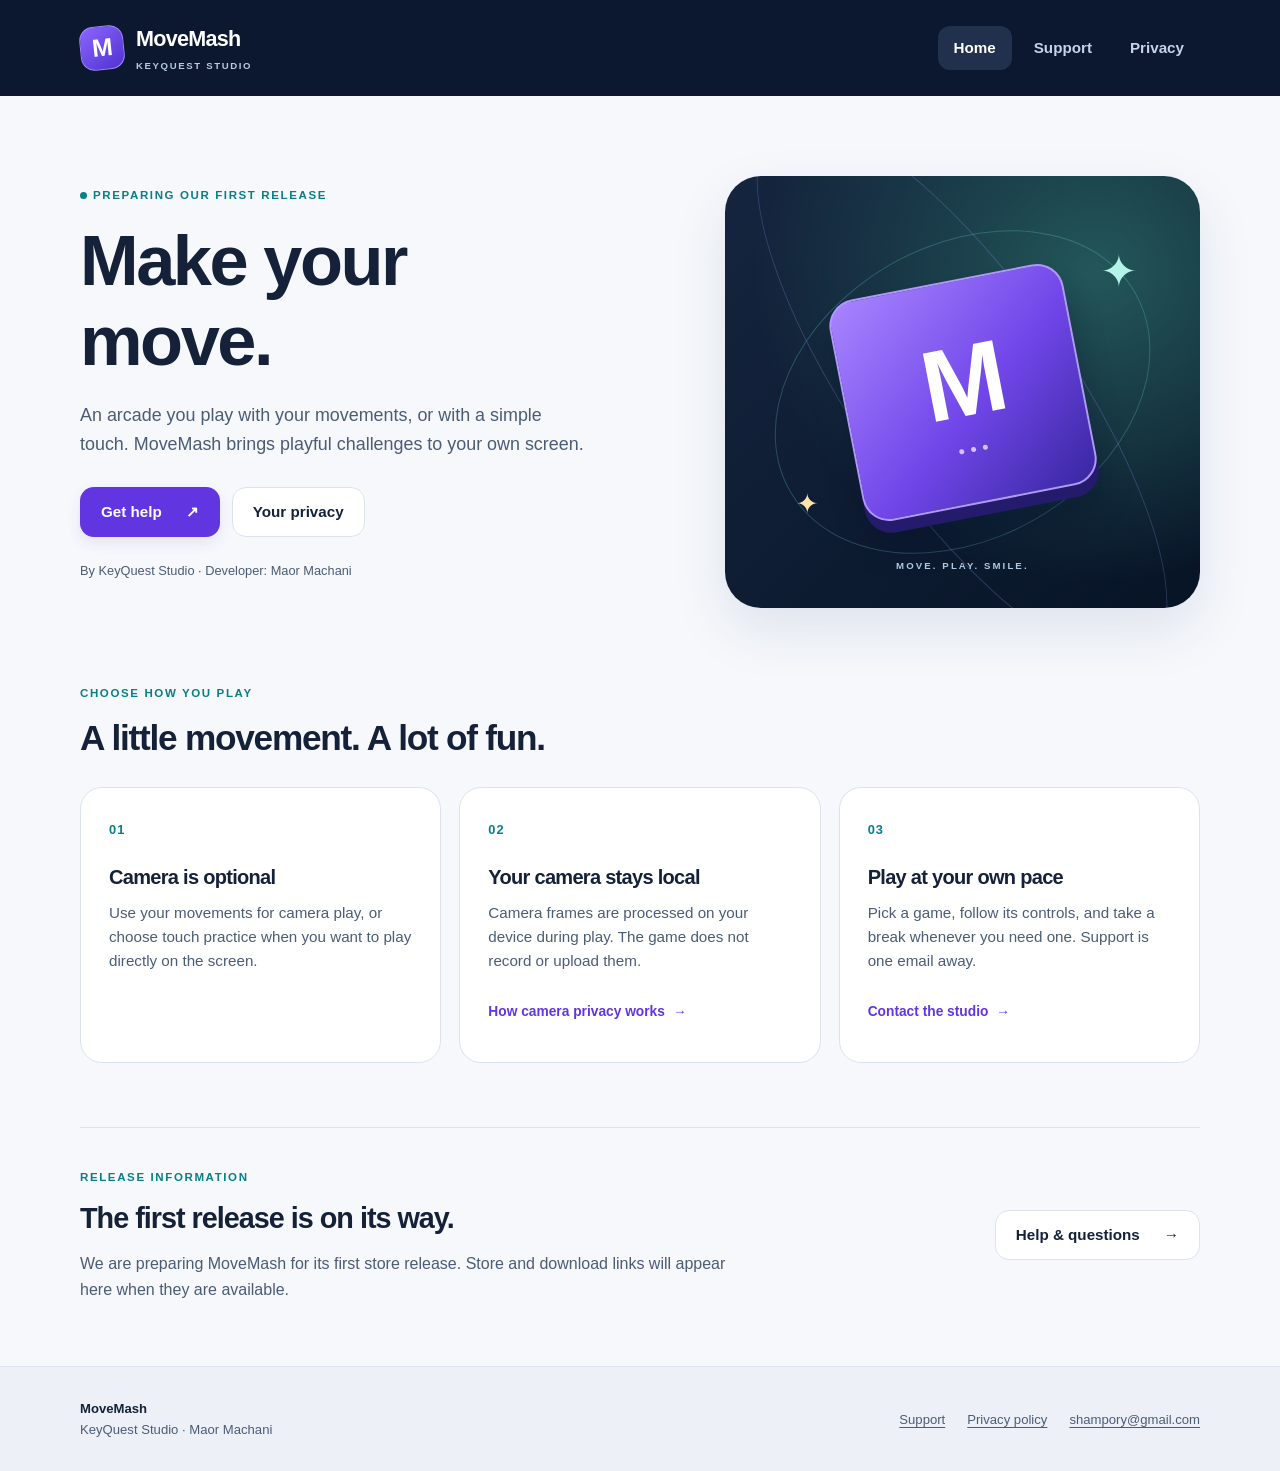
==== movemash/index.html @ 1838ae71 "Add MoveMash support and privacy pages" ====
<!doctype html>
<html lang="en">
<head>
  <meta charset="utf-8">
  <meta name="viewport" content="width=device-width, initial-scale=1">
  <meta http-equiv="Content-Security-Policy" content="default-src 'none'; style-src 'self'; img-src 'self'; base-uri 'none'; form-action 'none'; object-src 'none'">
  <meta name="referrer" content="no-referrer">
  <meta name="description" content="MoveMash, the camera and touch motion arcade from KeyQuest Studio. Get help, learn about camera controls, and read our privacy policy.">
  <title>MoveMash · KeyQuest Studio</title>
  <link rel="stylesheet" href="styles.css">
</head>
<body>
  <a class="skip-link" href="#main">Skip to content</a>
  <header class="site-header">
    <div class="shell header-inner">
      <a class="brand" href="index.html" aria-label="MoveMash home"><span class="brand-mark" aria-hidden="true">M</span><span>MoveMash<small>KEYQUEST STUDIO</small></span></a>
      <nav aria-label="Main navigation"><a href="index.html" aria-current="page">Home</a><a href="support.html">Support</a><a href="privacy.html">Privacy</a></nav>
    </div>
  </header>
  <main id="main">
    <section class="hero shell" aria-labelledby="hero-title">
      <div class="hero-copy">
        <p class="eyebrow"><span class="status-dot" aria-hidden="true"></span>Preparing our first release</p>
        <h1 id="hero-title">Make your move.</h1>
        <p class="hero-lead">An arcade you play with your movements, or with a simple touch. MoveMash brings playful challenges to your own screen.</p>
        <div class="actions"><a class="button primary" href="support.html">Get help <span aria-hidden="true">↗</span></a><a class="button secondary" href="privacy.html">Your privacy</a></div>
        <p class="hero-note">By KeyQuest Studio · Developer: Maor Machani</p>
      </div>
      <div class="hero-art" aria-hidden="true"><div class="orbit orbit-one"></div><div class="orbit orbit-two"></div><span class="art-star star-one">✦</span><span class="art-star star-two">✦</span><div class="art-tile"><span>M</span><div class="tile-dots"><i></i><i></i><i></i></div></div><span class="art-label">MOVE. PLAY. SMILE.</span></div>
    </section>
    <section class="shell feature-section" aria-labelledby="play-heading">
      <div class="section-heading"><p class="eyebrow">Choose how you play</p><h2 id="play-heading">A little movement. A lot of fun.</h2></div>
      <div class="card-grid">
        <article class="info-card"><span class="card-number" aria-hidden="true">01</span><h3>Camera is optional</h3><p>Use your movements for camera play, or choose touch practice when you want to play directly on the screen.</p></article>
        <article class="info-card"><span class="card-number" aria-hidden="true">02</span><h3>Your camera stays local</h3><p>Camera frames are processed on your device during play. The game does not record or upload them.</p><a class="text-link" href="privacy.html#camera">How camera privacy works <span aria-hidden="true">→</span></a></article>
        <article class="info-card"><span class="card-number" aria-hidden="true">03</span><h3>Play at your own pace</h3><p>Pick a game, follow its controls, and take a break whenever you need one. Support is one email away.</p><a class="text-link" href="support.html#contact">Contact the studio <span aria-hidden="true">→</span></a></article>
      </div>
    </section>
    <section class="shell release-section" aria-labelledby="release-heading"><div><p class="eyebrow">Release information</p><h2 id="release-heading">The first release is on its way.</h2><p>We are preparing MoveMash for its first store release. Store and download links will appear here when they are available.</p></div><a class="button secondary" href="support.html">Help &amp; questions <span aria-hidden="true">→</span></a></section>
  </main>
  <footer class="site-footer"><div class="shell footer-inner"><p><strong>MoveMash</strong><br>KeyQuest Studio · Maor Machani</p><div><a href="support.html">Support</a><a href="privacy.html">Privacy policy</a><a href="mailto:shampory@gmail.com">shampory@gmail.com</a></div></div></footer>
</body>
</html>
---- movemash/styles.css ----
:root { color-scheme: light; --ink: #142138; --muted: #4b5c75; --paper: #f6f8fc; --line: #dce3ee; --purple: #6135df; --teal: #087f86; }
* { box-sizing: border-box; }
html { scroll-padding-top: 1.5rem; }
body { margin: 0; color: var(--ink); background: var(--paper); font-family: -apple-system, BlinkMacSystemFont, "Segoe UI", sans-serif; line-height: 1.6; }
a { color: var(--purple); text-underline-offset: .2em; }
a:hover { text-decoration-thickness: 2px; }
a:focus-visible, summary:focus-visible { outline: 3px solid #198c98; outline-offset: 5px; border-radius: 3px; }
h1, h2, h3, p { margin-top: 0; }
h1, h2, h3 { line-height: 1.14; letter-spacing: -.035em; }
h1 { font-size: clamp(2.35rem, 5.5vw, 4.6rem); margin-bottom: 1.25rem; max-width: 13ch; }
h2 { font-size: clamp(1.55rem, 3vw, 2.2rem); margin-bottom: 1rem; }
h3 { font-size: 1.25rem; margin-bottom: .75rem; }
p { margin-bottom: 1rem; }
strong { font-weight: 700; }
.shell { width: min(1120px, calc(100% - 48px)); margin-inline: auto; }
.skip-link { position: absolute; z-index: 10; top: .5rem; left: 1rem; padding: .75rem 1rem; background: white; color: var(--ink); transform: translateY(-180%); }
.skip-link:focus { transform: translateY(0); }
.site-header { background: #0b1830; color: white; }
.header-inner { display: flex; justify-content: space-between; align-items: center; gap: 24px; min-height: 96px; padding-block: 16px; }
.brand { display: inline-flex; gap: 12px; align-items: center; min-height: 48px; text-decoration: none; color: white; font-weight: 800; font-size: 1.35rem; letter-spacing: -.035em; }
.brand small { display: block; font-size: .6rem; letter-spacing: .17em; color: #b8c9e3; line-height: 1.8; }
.brand-mark { display: grid; place-items: center; width: 44px; height: 44px; background: linear-gradient(145deg, #8c64ff, #5033d0); border: 1px solid #a08aff; border-radius: 14px; font-size: 1.55rem; font-weight: 900; transform: rotate(-6deg); }
.site-header nav { display: flex; flex-wrap: wrap; align-items: center; gap: 6px; }
.site-header nav a { color: #c7d3e7; text-decoration: none; display: inline-flex; align-items: center; justify-content: center; padding: 10px 16px; min-height: 44px; border-radius: 12px; font-size: .95rem; font-weight: 600; }
.site-header nav a:hover, .site-header nav a[aria-current="page"] { color: white; background: #20304d; }
.site-header a:focus-visible { outline-color: #8ce3e4; }
.hero { display: grid; grid-template-columns: 1.1fr .9fr; align-items: center; gap: 64px; padding-block: 80px 76px; }
.eyebrow { font-size: .72rem; font-weight: 800; letter-spacing: .14em; text-transform: uppercase; color: var(--teal); margin-bottom: 1rem; }
.status-dot { width: 7px; height: 7px; background: var(--teal); display: inline-block; margin-right: 6px; border-radius: 100%; }
.hero-lead, .page-lead { font-size: 1.12rem; color: var(--muted); max-width: 51ch; }
.actions { display: flex; flex-wrap: wrap; gap: 12px; margin-top: 28px; }
.button { min-height: 48px; display: inline-flex; justify-content: center; align-items: center; gap: 24px; padding: 12px 20px; border-radius: 14px; text-decoration: none; font-size: .95rem; font-weight: 700; border: 1px solid transparent; }
.button.primary { background: var(--purple); color: white; box-shadow: 0 6px 14px #6135df1a; }
.button.primary:hover { background: #4825b9; }
.button.secondary { background: white; color: var(--ink); border-color: var(--line); }
.button.secondary:hover { border-color: #7e8eab; }
.hero-note { margin-top: 24px; font-size: .8rem; color: var(--muted); }
.hero-art { isolation: isolate; position: relative; aspect-ratio: 1.1; border-radius: 36px; overflow: hidden; background: radial-gradient(ellipse at 78% 22%, #23575a, transparent 65%), linear-gradient(135deg, #15253f, #071426); box-shadow: 0 22px 56px #1834541a; }
.orbit { position: absolute; border: 1px solid #74dfe33d; border-radius: 50%; inset: 16% 8%; transform: rotate(-30deg); }
.orbit-two { inset: 25% -18%; transform: rotate(55deg); border-color: #a899ff3d; }
.art-tile { position: absolute; inset: 24% 25%; border-radius: 27px; display: grid; align-content: center; justify-items: center; background: linear-gradient(140deg, #a885ff, #7146e9 55%, #3827a0); border: 2px solid #af97fb; box-shadow: 0 12px 0 #251b6c, 0 28px 30px #020e294d; transform: rotate(-11deg); }
.art-tile > span { line-height: 1; font-size: clamp(4rem, 8vw, 6.3rem); color: #fff; font-weight: 900; letter-spacing: -.07em; }
.tile-dots { display: flex; gap: 7px; margin-top: 16px; }
.tile-dots i { width: 5px; height: 5px; border-radius: 50%; background: #d3c2ff; }
.art-star { color: #b4f3e7; position: absolute; font-size: 2.8rem; }
.star-one { top: 14%; right: 13%; }
.star-two { left: 15%; bottom: 19%; color: #fee3ab; font-size: 1.7rem; }
.art-label { position: absolute; bottom: 8%; left: 0; right: 0; text-align: center; font-size: .6rem; letter-spacing: .22em; color: #afc9e2; font-weight: 700; }
.feature-section { padding-block: 0 64px; }
.section-heading { max-width: 600px; margin-bottom: 28px; }
.card-grid { display: grid; grid-template-columns: repeat(3, minmax(0, 1fr)); gap: 18px; }
.info-card { padding: 28px; background: white; border: 1px solid var(--line); border-radius: 22px; }
.info-card p { color: var(--muted); font-size: .95rem; }
.card-number { display: inline-block; color: var(--teal); font-size: .8rem; font-weight: 800; letter-spacing: .08em; margin-bottom: 26px; }
.text-link { display: inline-flex; align-items: center; gap: 8px; min-height: 44px; font-size: .86rem; font-weight: 700; text-decoration: none; }
.release-section { display: flex; align-items: center; justify-content: space-between; gap: 36px; border-top: 1px solid var(--line); padding-block: 40px 64px; }
.release-section > div { max-width: 660px; }
.release-section h2 { font-size: 1.8rem; }
.release-section p:last-child { color: var(--muted); margin-bottom: 0; }
.release-section > a { flex-shrink: 0; }
.site-footer { border-top: 1px solid var(--line); background: #edf1f7; }
.footer-inner { display: flex; gap: 28px; justify-content: space-between; align-items: center; padding-block: 30px; color: var(--muted); font-size: .82rem; }
.footer-inner p { margin-bottom: 0; }
.footer-inner strong { color: var(--ink); }
.footer-inner > div { display: flex; flex-wrap: wrap; gap: 8px 22px; }
.footer-inner a { display: inline-flex; align-items: center; min-height: 44px; color: var(--muted); }
.document-main { padding-block: 62px 76px; }
.page-heading { max-width: 760px; margin-bottom: 48px; }
.page-heading h1 { font-size: clamp(2.35rem, 4.5vw, 3.9rem); max-width: 19ch; }
.release-note { color: var(--muted); font-size: .83rem; margin-top: 20px; }
.support-layout { display: grid; grid-template-columns: minmax(0, 1fr) 310px; gap: 60px; align-items: start; }
.help-content { min-width: 0; }
.document-section { scroll-margin-top: 28px; margin-bottom: 32px; }
.document-section h2 { font-size: 1.45rem; letter-spacing: -.025em; }
.document-section p, .document-section li { color: var(--muted); }
.document-section p:last-child { margin-bottom: 0; }
.document-section ul { padding-left: 1.35rem; }
.document-section li { margin-bottom: .8rem; }
.steps { counter-reset: steps; padding-left: 0; list-style: none; }
.steps li { position: relative; min-height: 36px; padding-left: 52px; margin-bottom: 20px; }
.steps li::before { counter-increment: steps; content: counter(steps); position: absolute; left: 0; top: 0; display: grid; place-items: center; width: 32px; height: 32px; border-radius: 10px; background: #e7e3fb; color: #4d2ea5; font-size: .85rem; font-weight: 800; }
.steps strong { color: var(--ink); }
.faq-list { border-top: 1px solid var(--line); }
.faq-list details { border-bottom: 1px solid var(--line); padding-block: 16px; }
.faq-list summary { color: var(--ink); font-weight: 650; cursor: pointer; min-height: 44px; padding: 9px 6px 9px 0; }
.faq-list summary::marker { color: var(--purple); }
.faq-list details p { font-size: .95rem; margin-top: 8px; margin-bottom: 8px; }
.contact-card { padding: 28px; background: white; border: 1px solid var(--line); border-radius: 24px; }
.contact-card h2 { font-size: 1.5rem; }
.contact-card p { color: var(--muted); font-size: .94rem; }
.contact-card .eyebrow { color: var(--teal); font-size: .7rem; }
.contact-card .button { width: 100%; margin-block: 6px 8px; }
.contact-card .small-text { font-size: .8rem; margin-top: 18px; }
.email-link { display: inline-flex; align-items: center; min-height: 44px; font-size: .88rem; overflow-wrap: anywhere; }
.privacy-layout { display: grid; grid-template-columns: 230px minmax(0, 1fr); gap: 68px; }
.contents { align-self: start; padding: 24px; border: 1px solid var(--line); background: white; border-radius: 20px; }
.contents a { display: flex; align-items: center; min-height: 44px; color: var(--muted); font-size: .85rem; text-decoration: none; }
.contents a:hover { color: var(--purple); }
.policy-content { max-width: 750px; }
.policy-content .document-section { padding-bottom: 28px; border-bottom: 1px solid var(--line); }
.policy-content .document-section:last-child { margin-bottom: 0; padding-bottom: 0; border-bottom: 0; }
.policy-callout { padding: 20px 24px; border: 1px solid #b8dcd9; background: #e9f6f3; border-radius: 16px; margin-block: 22px; }
.policy-callout strong { color: #174c48; }
.policy-callout p { font-size: .93rem; margin-top: 10px; }
@media (max-width: 960px) {
  .hero { gap: 32px; padding-block: 60px; }
  .card-grid { gap: 12px; }
  .info-card { padding: 24px; }
  .support-layout { gap: 30px; grid-template-columns: minmax(0, 1fr) 290px; }
  .privacy-layout { gap: 38px; grid-template-columns: 200px minmax(0, 1fr); }
}
@media (max-width: 720px) {
  .shell { width: calc(100% - 36px); }
  .header-inner { flex-wrap: wrap; gap: 14px; padding-block: 18px; }
  .site-header nav { gap: 3px; }
  .site-header nav a { padding-inline: 13px; }
  .hero { grid-template-columns: 1fr; gap: 28px; padding-block: 44px 50px; }
  .hero-art { max-width: 450px; width: 100%; aspect-ratio: 1.55; justify-self: center; border-radius: 28px; }
  .art-tile { inset: 18% 32% 23%; border-radius: 22px; }
  .art-tile > span { font-size: 4.5rem; }
  .tile-dots { margin-top: 8px; }
  .card-grid { grid-template-columns: 1fr; gap: 14px; }
  .card-number { margin-bottom: 18px; }
  .feature-section { padding-bottom: 40px; }
  .release-section { flex-direction: column; align-items: flex-start; gap: 24px; padding-bottom: 48px; }
  .release-section h2 { font-size: 1.6rem; }
  .footer-inner { flex-direction: column; align-items: flex-start; gap: 15px; }
  .footer-inner > div { column-gap: 22px; }
  .document-main { padding-block: 44px 52px; }
  .page-heading { margin-bottom: 32px; }
  .support-layout, .privacy-layout { grid-template-columns: 1fr; gap: 28px; }
  .contact-card { max-width: 500px; }
  .contents { display: grid; grid-template-columns: repeat(2, minmax(0, 1fr)); column-gap: 18px; padding: 20px; }
  .contents .eyebrow { grid-column: 1 / -1; margin-bottom: 6px; }
  .policy-content { max-width: none; }
  .policy-content .document-section { padding-bottom: 24px; margin-bottom: 26px; }
}
@media (max-width: 380px) {
  .shell { width: calc(100% - 32px); }
  .hero-lead, .page-lead { font-size: 1.02rem; }
  .header-inner { gap: 12px; }
  .site-header nav { width: 100%; justify-content: space-between; }
  .site-header nav a { flex: 1; }
  .button { padding-inline: 16px; gap: 14px; }
  .art-tile > span { font-size: 3.6rem; }
  .tile-dots { gap: 5px; }
  .tile-dots i { width: 4px; height: 4px; }
  .contact-card, .info-card { padding: 22px; }
  .contents { column-gap: 10px; }
}
@media (prefers-reduced-motion: reduce) { *, *::before, *::after { scroll-behavior: auto !important; } }
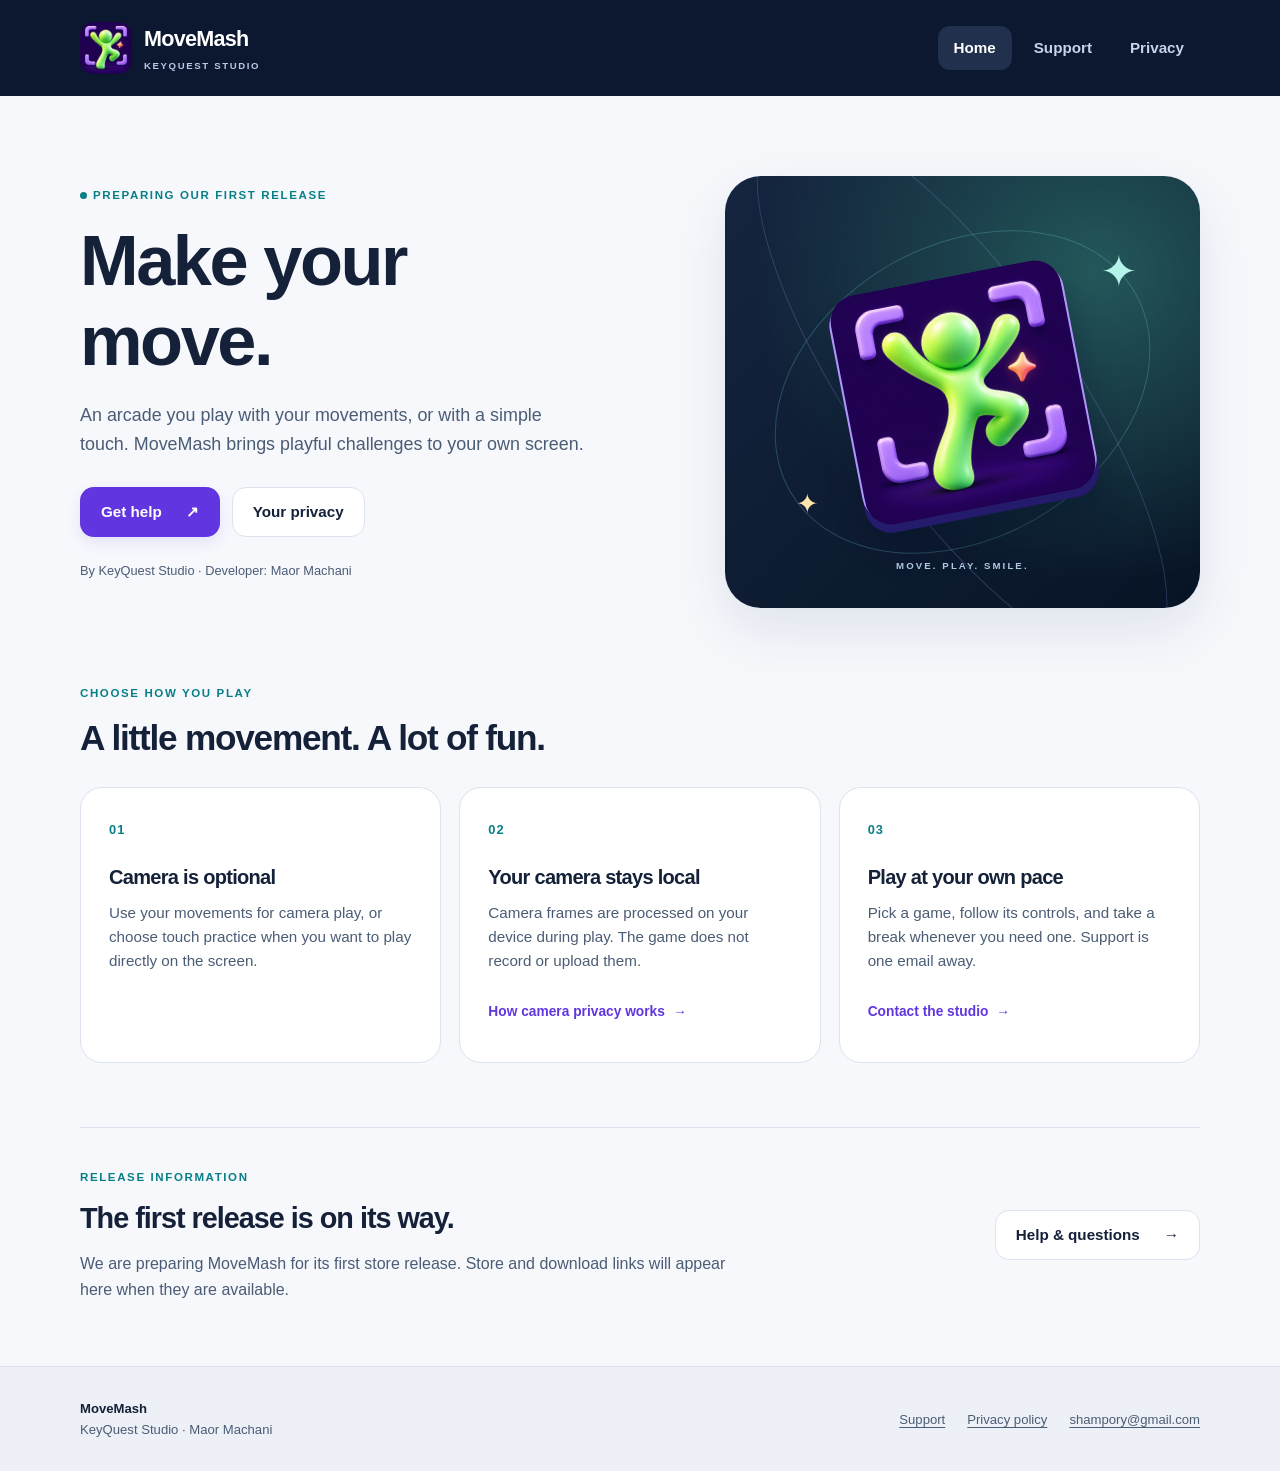
==== commit e2c3aa36: "Use actual MoveMash logo on support and privacy website" ====
--- a/movemash/index.html
+++ b/movemash/index.html
@@ -8,12 +8,13 @@
   <meta name="description" content="MoveMash, the camera and touch motion arcade from KeyQuest Studio. Get help, learn about camera controls, and read our privacy policy.">
   <title>MoveMash · KeyQuest Studio</title>
   <link rel="stylesheet" href="styles.css">
+  <link rel="icon" href="logo.png" type="image/png">
 </head>
 <body>
   <a class="skip-link" href="#main">Skip to content</a>
   <header class="site-header">
     <div class="shell header-inner">
-      <a class="brand" href="index.html" aria-label="MoveMash home"><span class="brand-mark" aria-hidden="true">M</span><span>MoveMash<small>KEYQUEST STUDIO</small></span></a>
+      <a class="brand" href="index.html" aria-label="MoveMash home"><img class="brand-logo" src="logo.png" width="52" height="52" alt=""><span>MoveMash<small>KEYQUEST STUDIO</small></span></a>
       <nav aria-label="Main navigation"><a href="index.html" aria-current="page">Home</a><a href="support.html">Support</a><a href="privacy.html">Privacy</a></nav>
     </div>
   </header>
@@ -26,7 +27,7 @@
         <div class="actions"><a class="button primary" href="support.html">Get help <span aria-hidden="true">↗</span></a><a class="button secondary" href="privacy.html">Your privacy</a></div>
         <p class="hero-note">By KeyQuest Studio · Developer: Maor Machani</p>
       </div>
-      <div class="hero-art" aria-hidden="true"><div class="orbit orbit-one"></div><div class="orbit orbit-two"></div><span class="art-star star-one">✦</span><span class="art-star star-two">✦</span><div class="art-tile"><span>M</span><div class="tile-dots"><i></i><i></i><i></i></div></div><span class="art-label">MOVE. PLAY. SMILE.</span></div>
+      <div class="hero-art" aria-hidden="true"><div class="orbit orbit-one"></div><div class="orbit orbit-two"></div><span class="art-star star-one">✦</span><span class="art-star star-two">✦</span><div class="art-tile"><img class="hero-logo" src="logo.png" width="512" height="512" alt=""></div><span class="art-label">MOVE. PLAY. SMILE.</span></div>
     </section>
     <section class="shell feature-section" aria-labelledby="play-heading">
       <div class="section-heading"><p class="eyebrow">Choose how you play</p><h2 id="play-heading">A little movement. A lot of fun.</h2></div>
--- a/movemash/styles.css
+++ b/movemash/styles.css
@@ -19,7 +19,7 @@
 .header-inner { display: flex; justify-content: space-between; align-items: center; gap: 24px; min-height: 96px; padding-block: 16px; }
 .brand { display: inline-flex; gap: 12px; align-items: center; min-height: 48px; text-decoration: none; color: white; font-weight: 800; font-size: 1.35rem; letter-spacing: -.035em; }
 .brand small { display: block; font-size: .6rem; letter-spacing: .17em; color: #b8c9e3; line-height: 1.8; }
-.brand-mark { display: grid; place-items: center; width: 44px; height: 44px; background: linear-gradient(145deg, #8c64ff, #5033d0); border: 1px solid #a08aff; border-radius: 14px; font-size: 1.55rem; font-weight: 900; transform: rotate(-6deg); }
+.brand-logo { display: block; width: 52px; height: 52px; flex-shrink: 0; border-radius: 14px; object-fit: contain; }
 .site-header nav { display: flex; flex-wrap: wrap; align-items: center; gap: 6px; }
 .site-header nav a { color: #c7d3e7; text-decoration: none; display: inline-flex; align-items: center; justify-content: center; padding: 10px 16px; min-height: 44px; border-radius: 12px; font-size: .95rem; font-weight: 600; }
 .site-header nav a:hover, .site-header nav a[aria-current="page"] { color: white; background: #20304d; }
@@ -149,3 +149,5 @@
   .contents { column-gap: 10px; }
 }
 @media (prefers-reduced-motion: reduce) { *, *::before, *::after { scroll-behavior: auto !important; } }
+
+.hero-logo { display: block; width: 100%; height: 100%; object-fit: contain; border-radius: inherit; }
